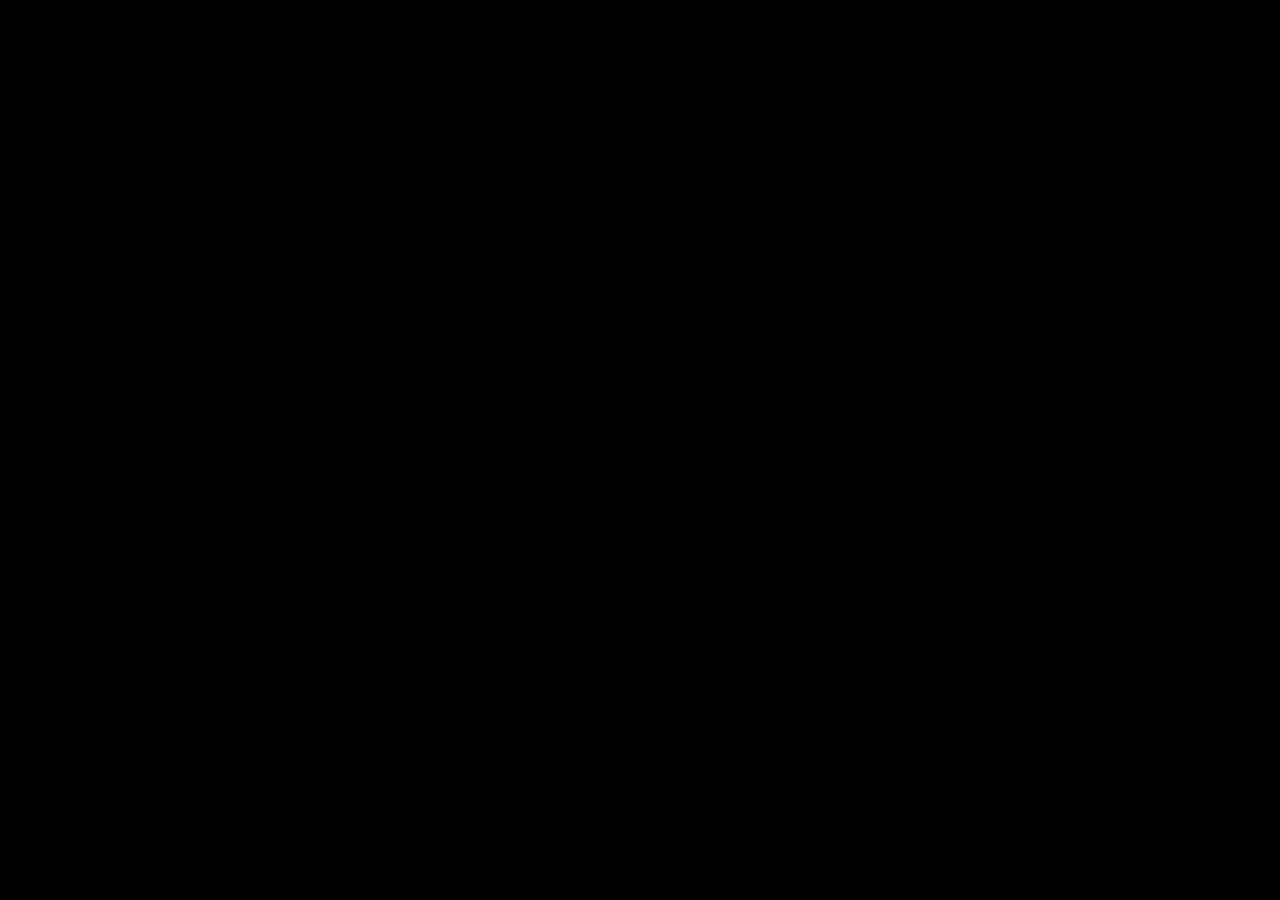
==== index.html @ 41c4eb88 "Deploy: 2025-11-13 08:16:51" ====
<!DOCTYPE html>
<html lang="ko">

<head>
  <!--
    If you are serving your web app in a path other than the root, change the
    href value below to reflect the base path you are serving from.

    The path provided below has to start and end with a slash "/" in order for
    it to work correctly.

    For more details:
    * https://developer.mozilla.org/en-US/docs/Web/HTML/Element/base

    This is a placeholder for base href that will be replaced by the value of
    the `--base-href` argument provided to `flutter build`.
  -->
  <base href="/">

  <meta charset="UTF-8">
  <meta content="IE=Edge" http-equiv="X-UA-Compatible">

  <!-- Primary Meta Tags -->
  <title>YouR Star Inc.</title>
  <meta name="title" content="YouR Star Inc. - We will be your star, until you become a star.">
  <meta name="description" content="Your guiding star lighting the way to personal growth and business excellence">
  <meta name="keywords"
    content="YouR Star, YouR Star Inc, 기술 컨설팅, 디자인, 전략, 비즈니스 성장, 기술 통합, 디자인 전략, 비즈니스 혁신, 스타트업 지원, 기술 디자인, business consulting, technology design, strategy, innovation, growth">
  <meta name="author" content="YouR Star Inc.">
  <meta name="robots" content="index, follow">
  <meta name="language" content="Korean, English">
  <meta name="revisit-after" content="7 days">
  <link rel="canonical" href="https://yourstar.space/">

  <!-- Open Graph / Facebook -->
  <meta property="og:type" content="website">
  <meta property="og:url" content="https://yourstar.space/">
  <meta property="og:title" content="YouR Star Inc. - We will be your star, until you become a star.">
  <meta property="og:description"
    content="Your guiding star lighting the way to personal growth and business excellence">
  <meta property="og:image" content="https://yourstar.space/oglink.png">
  <meta property="og:image:width" content="1200">
  <meta property="og:image:height" content="630">
  <meta property="og:site_name" content="YouR Star Inc.">
  <meta property="og:locale" content="ko_KR">
  <meta property="og:locale:alternate" content="en_US">

  <!-- Twitter -->
  <meta name="twitter:card" content="summary_large_image">
  <meta name="twitter:url" content="https://yourstar.space/">
  <meta name="twitter:title" content="YouR Star Inc. - We will be your star, until you become a star.">
  <meta name="twitter:description"
    content="Your guiding star lighting the way to personal growth and business excellence">
  <meta name="twitter:image" content="https://yourstar.space/oglink.png">

  <!-- Naver -->
  <meta name="naver-site-verification" content="65394a9e92f6232805065a19bd8a579c37176f44" />

  <!-- iOS meta tags & icons -->
  <meta name="mobile-web-app-capable" content="yes">
  <meta name="viewport"
    content="width=device-width, initial-scale=1.0, maximum-scale=1.0, user-scalable=no, viewport-fit=cover">
  <meta name="apple-mobile-web-app-capable" content="yes" />
  <meta name="apple-mobile-web-app-status-bar-style" content="black-translucent" />
  <meta name="apple-mobile-web-app-title" content="YouR Star Inc.">
  <link rel="apple-touch-icon" href="icons/Icon-192.png">
  <meta name="theme-color" content="#000000">

  <!-- Favicon for Google Search -->
  <link rel="icon" href="icons/Icon-192.png" />
  <link rel="shortcut icon" type="image/png" href="favicon.png" />

  <!-- Favicon for Apple Search -->
  <link rel="apple-touch-icon" href="icons/Icon-192.png">
  <link rel="apple-touch-icon-precomposed" href="icons/Icon-192.png">

  <link rel="manifest" href="manifest.json">

  <!-- Structured Data (JSON-LD) -->
  <script type="application/ld+json">
  {
    "@context": "https://schema.org",
    "@type": "Organization",
    "name": "YouR Star Inc.",
    "alternateName": "YouR Star",
    "url": "https://yourstar.space",
    "logo": "https://yourstar.space/icons/Icon-192.png",
    "description": "We guide individuals and businesses to shine through integrated technology, design, and strategy. Helping you connect the Stars of growth and innovation.",
    "slogan": "We will be your star, until you become a star.",
    "email": "info@yourstar.inc",
    "sameAs": [],
    "contactPoint": {
      "@type": "ContactPoint",
      "email": "info@yourstar.inc",
      "contactType": "Customer Service"
    },
    "address": {
      "@type": "PostalAddress",
      "addressCountry": "KR"
    }
  }
  </script>
  <style>
    html,
    body {
      margin: 0;
      padding: 0;
      height: 100%;
      width: 100%;
      background-color: #000000;
      color-scheme: dark;
      overscroll-behavior: none;
    }

    body {
      min-height: 100vh;
    }

    #flt-glass-pane,
    canvas,
    .flutter-view {
      background-color: transparent !important;
    }
  </style>
</head>

<body>
  <script src="flutter_bootstrap.js" async></script>
</body>

</html>
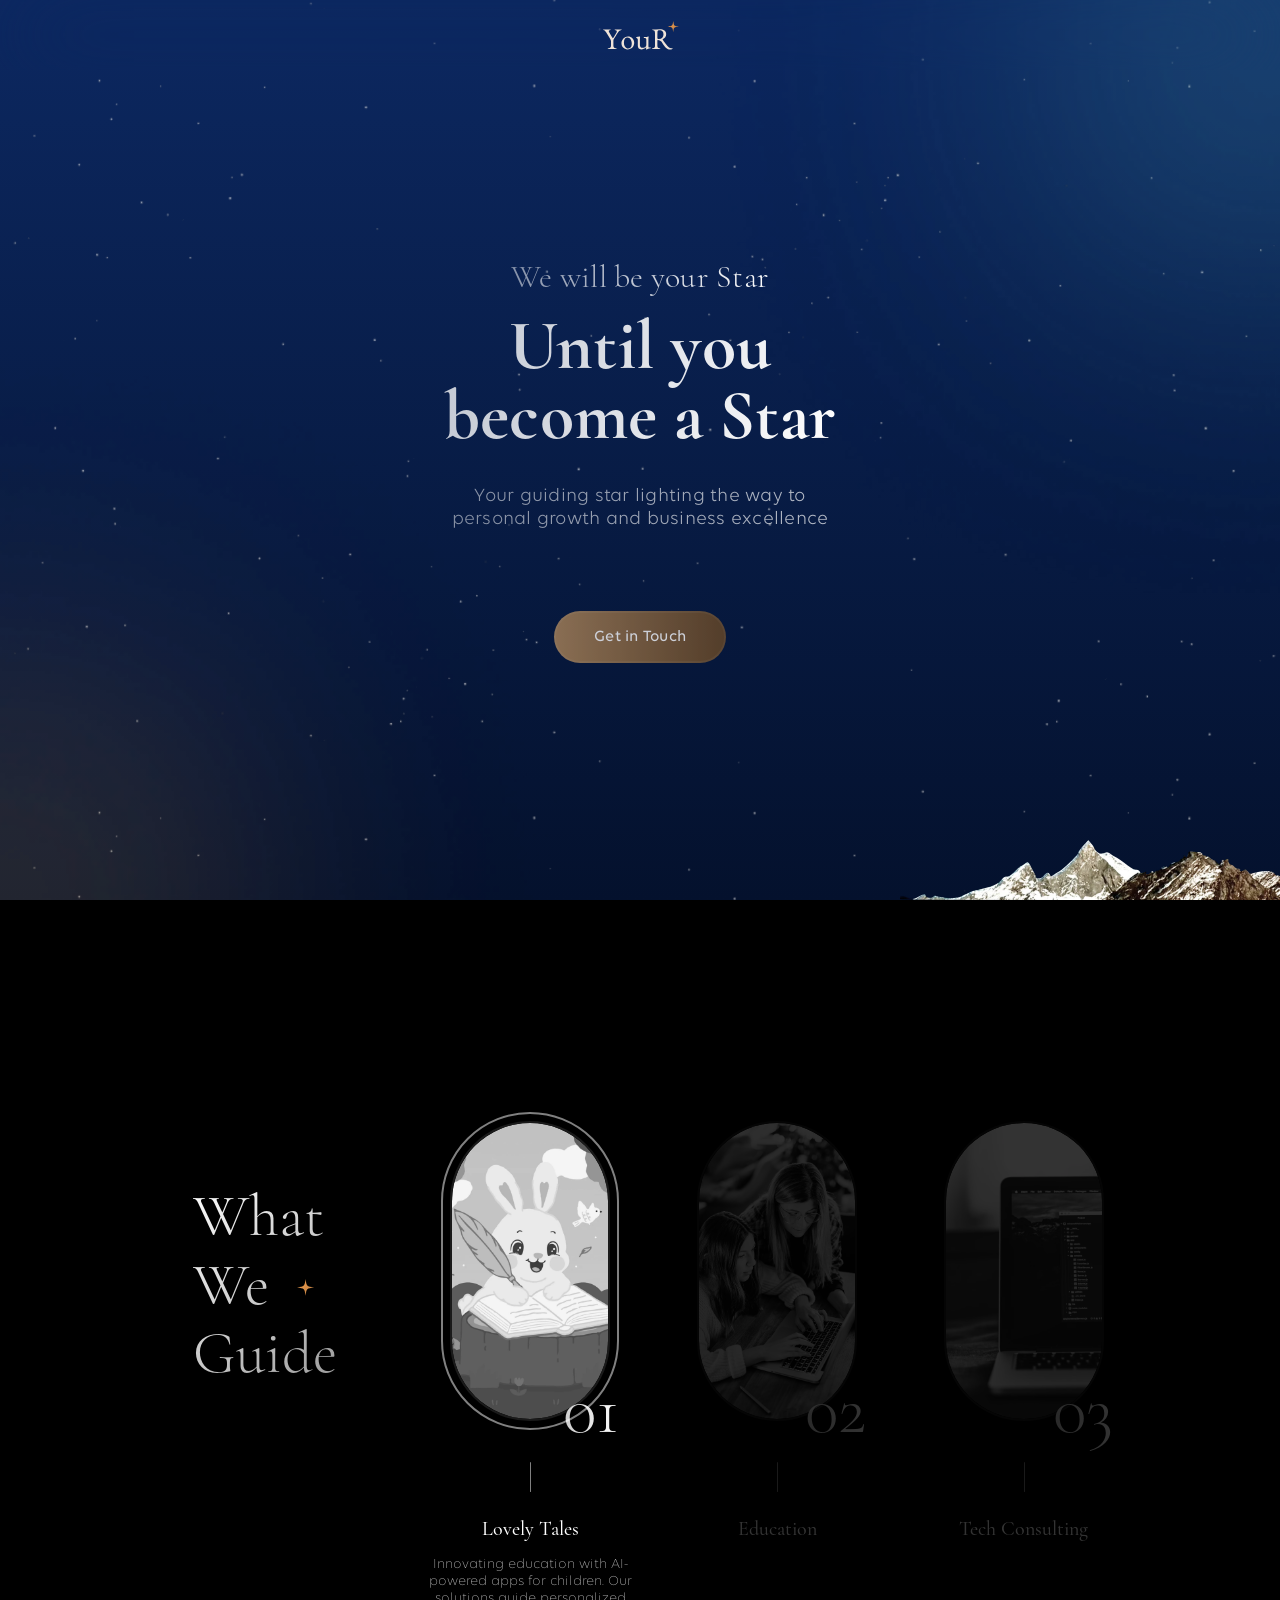
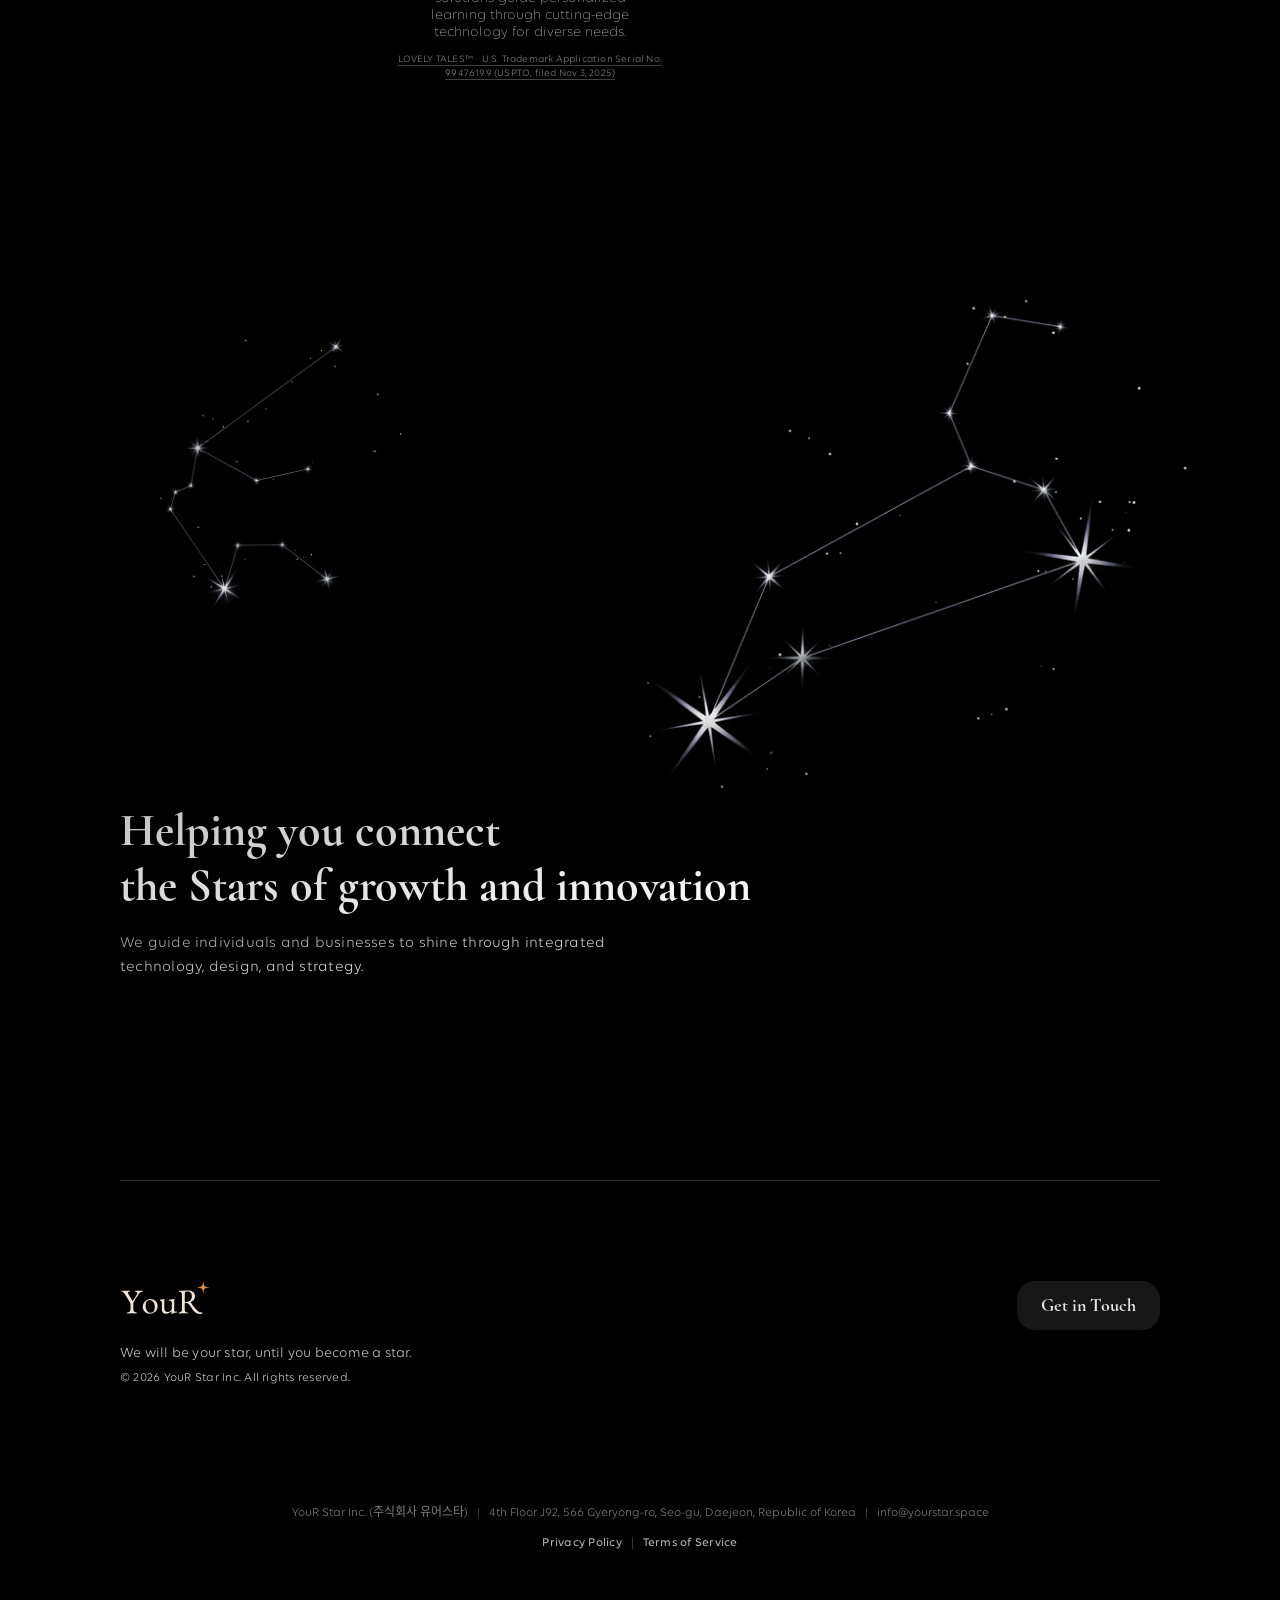
==== commit e4f647ed: "Deploy: 2026-10-13 19:56:15 +0900 static site Replace the Flutter web build with the static HTML sit" ====
--- a/index.html
+++ b/index.html
@@ -1,131 +1,253 @@
-<!DOCTYPE html>
-<html lang="ko">
+<!doctype html>
+<html lang="en">
+<head>
+<meta charset="utf-8">
+<meta name="viewport" content="width=device-width, initial-scale=1">
+<title>YouR Star Inc. | Lovely Tales, Education &amp; Tech Consulting</title>
+<meta name="description" content="YouR Star Inc. is an AI-native company in Daejeon, Korea, founded in 2024, building Lovely Tales—AI-powered personalized storybooks for children.">
+<link rel="canonical" href="https://yourstar.space/">
+<link rel="icon" href="/favicon.ico" sizes="any">
+<meta name="robots" content="index, follow">
+<meta name="google-site-verification" content="TbXJCDvKil3gg4qxs9xhuwimfzXs_EOzLA76V0rXSeQ">
+<meta name="naver-site-verification" content="65394a9e92f6232805065a19bd8a579c37176f44">
+<meta property="og:type" content="website">
+<meta property="og:url" content="https://yourstar.space/">
+<meta property="og:site_name" content="YouR Star Inc.">
+<meta property="og:title" content="YouR Star Inc. | Lovely Tales, Education &amp; Tech Consulting">
+<meta property="og:description" content="YouR Star Inc. is an AI-native company in Daejeon, Korea, founded in 2024, building Lovely Tales—AI-powered personalized storybooks for children.">
+<meta property="og:image" content="https://yourstar.space/oglink.png">
+<meta property="og:image:type" content="image/png">
+<meta property="og:image:width" content="1200">
+<meta property="og:image:height" content="630">
+<meta property="og:image:alt" content="YouR Star Inc. — We will be your star, until you become a star.">
+<meta property="og:locale" content="en_US">
+<meta property="og:locale:alternate" content="ko_KR">
+<meta name="twitter:card" content="summary_large_image">
+<meta name="twitter:title" content="YouR Star Inc. | Lovely Tales, Education &amp; Tech Consulting">
+<meta name="twitter:description" content="YouR Star Inc. is an AI-native company in Daejeon, Korea, founded in 2024, building Lovely Tales—AI-powered personalized storybooks for children.">
+<meta name="twitter:image" content="https://yourstar.space/oglink.png">
+<meta name="twitter:image:alt" content="YouR Star Inc. — We will be your star, until you become a star.">
+<script type="application/ld+json">
+{
+  "@context": "https://schema.org",
+  "@graph": [
+    {
+      "@type": "Organization",
+      "@id": "https://yourstar.space/#organization",
+      "name": "YouR Star Inc.",
+      "legalName": "YouR Star Inc.",
+      "alternateName": ["YouR Star", "주식회사 유어스타", "유어스타"],
+      "url": "https://yourstar.space/",
+      "logo": {
+        "@type": "ImageObject",
+        "url": "https://yourstar.space/icons/Icon-512.png",
+        "width": 512,
+        "height": 512
+      },
+      "image": "https://yourstar.space/oglink.png",
+      "description": "YouR Star Inc. is an AI-native company based in Daejeon, Korea. It builds Lovely Tales, AI-powered personalized storybooks for children, and provides software education and technology consulting.",
+      "slogan": "We will be your star, until you become a star.",
+      "email": "info@yourstar.space",
+      "foundingDate": "2024-12",
+      "founder": [
+        { "@type": "Person", "name": "Isabelle Lee", "jobTitle": "CEO" },
+        { "@type": "Person", "name": "Kibeom Kim", "jobTitle": "CTO" }
+      ],
+      "address": {
+        "@type": "PostalAddress",
+        "streetAddress": "4th Floor J92, 566 Gyeryong-ro, Seo-gu",
+        "addressLocality": "Daejeon",
+        "addressCountry": "KR"
+      },
+      "contactPoint": {
+        "@type": "ContactPoint",
+        "contactType": "customer support",
+        "email": "info@yourstar.space",
+        "availableLanguage": ["English", "Korean"]
+      },
+      "brand": { "@type": "Brand", "name": "Lovely Tales" },
+      "sameAs": ["https://github.com/yourstar-inc"],
+      "knowsAbout": [
+        "Personalized children's storybooks",
+        "Generative AI",
+        "Software education",
+        "AI transformation training",
+        "Technology consulting",
+        "Mobile and web app development"
+      ]
+    },
+    {
+      "@type": "WebSite",
+      "@id": "https://yourstar.space/#website",
+      "url": "https://yourstar.space/",
+      "name": "YouR Star Inc.",
+      "inLanguage": "en",
+      "publisher": { "@id": "https://yourstar.space/#organization" }
+    },
+    {
+      "@type": "WebPage",
+      "@id": "https://yourstar.space/#webpage",
+      "url": "https://yourstar.space/",
+      "name": "YouR Star Inc. | Lovely Tales, Education & Tech Consulting",
+      "description": "YouR Star Inc. is an AI-native company in Daejeon, Korea, founded in 2024, building Lovely Tales—AI-powered personalized storybooks for children.",
+      "inLanguage": "en",
+      "isPartOf": { "@id": "https://yourstar.space/#website" },
+      "about": { "@id": "https://yourstar.space/#organization" },
+      "primaryImageOfPage": {
+        "@type": "ImageObject",
+        "url": "https://yourstar.space/oglink.png",
+        "width": 1200,
+        "height": 630
+      }
+    }
+  ]
+}
+</script>
 
-<head>
-  <!--
-    If you are serving your web app in a path other than the root, change the
-    href value below to reflect the base path you are serving from.
+<meta name="theme-color" content="#000000">
+<link rel="icon" type="image/png" href="/favicon.png">
+<link rel="icon" type="image/png" sizes="32x32" href="/icons/favicon-32.png">
+<link rel="apple-touch-icon" href="/icons/apple-touch-icon.png">
+<link rel="manifest" href="/manifest.json">
+<link rel="preload" as="font" type="font/woff2" href="/assets/fonts/cormorant-garamond-light.woff2" crossorigin>
+<link rel="preload" as="font" type="font/woff2" href="/assets/fonts/cormorant-garamond-bold.woff2" crossorigin>
+<link rel="stylesheet" href="/assets/css/site.css">
+<noscript><style>.ys-page{opacity:1!important}</style></noscript>
+<script>if('serviceWorker' in navigator){navigator.serviceWorker.getRegistrations().then(function(r){r.forEach(function(x){x.unregister();});}).catch(function(){});}</script>
+</head>
+<body data-page="0">
+<div class="bg-root" aria-hidden="true">
+  <div class="bg-gradient"></div>
+  <div class="bg-starfield">
+    <div class="bg-stars bg-stars--a"></div>
+    <div class="bg-stars bg-stars--b"></div>
+  </div>
+  <div class="bg-rich">
+    <div class="bg-rich-set bg-rich-set--a">
+      <div class="bg-rich-q bg-rich-q--tl"></div><div class="bg-rich-q bg-rich-q--tr"></div><div class="bg-rich-q bg-rich-q--bl"></div><div class="bg-rich-q bg-rich-q--br"></div>
+      <div class="bg-rich-m bg-rich-m--top"></div><div class="bg-rich-m bg-rich-m--bottom"></div>
+    </div>
+    <div class="bg-rich-set bg-rich-set--b">
+      <div class="bg-rich-q bg-rich-q--tl"></div><div class="bg-rich-q bg-rich-q--tr"></div><div class="bg-rich-q bg-rich-q--bl"></div><div class="bg-rich-q bg-rich-q--br"></div>
+      <div class="bg-rich-m bg-rich-m--top"></div><div class="bg-rich-m bg-rich-m--bottom"></div>
+    </div>
+  </div>
+  <div class="bg-glow bg-glow--bl"></div>
+  <div class="bg-glow bg-glow--tr"></div>
+</div>
 
-    The path provided below has to start and end with a slash "/" in order for
-    it to work correctly.
-
-    For more details:
-    * https://developer.mozilla.org/en-US/docs/Web/HTML/Element/base
-
-    This is a placeholder for base href that will be replaced by the value of
-    the `--base-href` argument provided to `flutter build`.
-  -->
-  <base href="/">
-
-  <meta charset="UTF-8">
-  <meta content="IE=Edge" http-equiv="X-UA-Compatible">
-
-  <!-- Primary Meta Tags -->
-  <title>YouR Star Inc.</title>
-  <meta name="title" content="YouR Star Inc. - We will be your star, until you become a star.">
-  <meta name="description" content="Your guiding star lighting the way to personal growth and business excellence">
-  <meta name="keywords"
-    content="YouR Star, YouR Star Inc, 기술 컨설팅, 디자인, 전략, 비즈니스 성장, 기술 통합, 디자인 전략, 비즈니스 혁신, 스타트업 지원, 기술 디자인, business consulting, technology design, strategy, innovation, growth">
-  <meta name="author" content="YouR Star Inc.">
-  <meta name="robots" content="index, follow">
-  <meta name="language" content="Korean, English">
-  <meta name="revisit-after" content="7 days">
-  <link rel="canonical" href="https://yourstar.space/">
-
-  <!-- Open Graph / Facebook -->
-  <meta property="og:type" content="website">
-  <meta property="og:url" content="https://yourstar.space/">
-  <meta property="og:title" content="YouR Star Inc. - We will be your star, until you become a star.">
-  <meta property="og:description"
-    content="Your guiding star lighting the way to personal growth and business excellence">
-  <meta property="og:image" content="https://yourstar.space/oglink.png">
-  <meta property="og:image:width" content="1200">
-  <meta property="og:image:height" content="630">
-  <meta property="og:site_name" content="YouR Star Inc.">
-  <meta property="og:locale" content="ko_KR">
-  <meta property="og:locale:alternate" content="en_US">
-
-  <!-- Twitter -->
-  <meta name="twitter:card" content="summary_large_image">
-  <meta name="twitter:url" content="https://yourstar.space/">
-  <meta name="twitter:title" content="YouR Star Inc. - We will be your star, until you become a star.">
-  <meta name="twitter:description"
-    content="Your guiding star lighting the way to personal growth and business excellence">
-  <meta name="twitter:image" content="https://yourstar.space/oglink.png">
-
-  <!-- Naver -->
-  <meta name="naver-site-verification" content="65394a9e92f6232805065a19bd8a579c37176f44" />
-
-  <!-- iOS meta tags & icons -->
-  <meta name="mobile-web-app-capable" content="yes">
-  <meta name="viewport"
-    content="width=device-width, initial-scale=1.0, maximum-scale=1.0, user-scalable=no, viewport-fit=cover">
-  <meta name="apple-mobile-web-app-capable" content="yes" />
-  <meta name="apple-mobile-web-app-status-bar-style" content="black-translucent" />
-  <meta name="apple-mobile-web-app-title" content="YouR Star Inc.">
-  <link rel="apple-touch-icon" href="icons/Icon-192.png">
-  <meta name="theme-color" content="#000000">
-
-  <!-- Favicon for Google Search -->
-  <link rel="icon" href="icons/Icon-192.png" />
-  <link rel="shortcut icon" type="image/png" href="favicon.png" />
-
-  <!-- Favicon for Apple Search -->
-  <link rel="apple-touch-icon" href="icons/Icon-192.png">
-  <link rel="apple-touch-icon-precomposed" href="icons/Icon-192.png">
-
-  <link rel="manifest" href="manifest.json">
-
-  <!-- Structured Data (JSON-LD) -->
-  <script type="application/ld+json">
-  {
-    "@context": "https://schema.org",
-    "@type": "Organization",
-    "name": "YouR Star Inc.",
-    "alternateName": "YouR Star",
-    "url": "https://yourstar.space",
-    "logo": "https://yourstar.space/icons/Icon-192.png",
-    "description": "We guide individuals and businesses to shine through integrated technology, design, and strategy. Helping you connect the Stars of growth and innovation.",
-    "slogan": "We will be your star, until you become a star.",
-    "email": "info@yourstar.inc",
-    "sameAs": [],
-    "contactPoint": {
-      "@type": "ContactPoint",
-      "email": "info@yourstar.inc",
-      "contactType": "Customer Service"
-    },
-    "address": {
-      "@type": "PostalAddress",
-      "addressCountry": "KR"
-    }
-  }
-  </script>
-  <style>
-    html,
-    body {
-      margin: 0;
-      padding: 0;
-      height: 100%;
-      width: 100%;
-      background-color: #000000;
-      color-scheme: dark;
-      overscroll-behavior: none;
-    }
-
-    body {
-      min-height: 100vh;
-    }
-
-    #flt-glass-pane,
-    canvas,
-    .flutter-view {
-      background-color: transparent !important;
-    }
-  </style>
-</head>
-
-<body>
-  <script src="flutter_bootstrap.js" async></script>
+<header class="ys-appbar" id="ys-appbar">
+  <div class="ys-appbar__inner">
+    <a class="ys-appbar__logo" href="/" aria-label="YouR Star Inc. home"><img src="/assets/svgs/logo.svg" alt="" width="77" height="40"></a>
+    <p class="ys-appbar__title" aria-hidden="true">What We<br>Guide</p>
+  </div>
+</header>
+<main id="main"><div class="hero-mountain" aria-hidden="true"><img class="hero-mountain-img" src="/assets/images/mountain-760.webp" srcset="/assets/images/mountain-760.webp 2x, /assets/images/mountain-1140.webp 3x" width="380" height="60" alt="" decoding="async"></div>
+<section class="ys-page" id="hero" data-index="0" aria-labelledby="hero-title">
+  <div class="hero-content">
+    <p class="hero-eyebrow hero-grad">We will be your Star</p>
+    <h1 class="hero-title hero-grad" id="hero-title">Until you<br>become a Star</h1>
+    <p class="hero-subtitle hero-grad">Your guiding star lighting the way to<br>personal growth and business excellence</p>
+    <a class="hero-cta" href="mailto:info@yourstar.space"><span class="hero-cta-pill">Get in Touch</span></a>
+  </div>
+</section>
+<section class="ys-page guide" id="guide" data-index="1" aria-labelledby="guide-title">
+  <div class="guide-inner">
+    <h2 class="guide-title" id="guide-title"><span class="guide-title__text"><span class="guide-title__w">What</span> <span class="guide-title__w">We</span> <span class="guide-title__w">Guide</span></span><img class="guide-title__star" src="/assets/svgs/stella.svg" width="18" height="17" alt="" aria-hidden="true"></h2>
+    <div class="guide-viewport">
+      <div class="guide-track" role="list">
+        <article class="guide-card is-active" role="listitem" data-index="1" tabindex="0" aria-labelledby="guide-card-1-title">
+          <div class="guide-card__media">
+            <span class="guide-card__ring" aria-hidden="true"></span>
+            <picture class="guide-card__pic">
+              <source type="image/webp" srcset="/assets/images/card-lovely-tales-480.webp 480w, /assets/images/card-lovely-tales-782.webp 782w" sizes="(min-width: 768px) 160px, 154px">
+              <img src="/assets/images/card-lovely-tales-480.jpg" srcset="/assets/images/card-lovely-tales-480.jpg 480w, /assets/images/card-lovely-tales-782.jpg 782w" sizes="(min-width: 768px) 160px, 154px" width="480" height="900" alt="Lovely Tales illustration: a smiling bunny writing a story in an open book with a golden quill, on a tree stump in a forest" loading="lazy" decoding="async">
+            </picture>
+            <span class="guide-card__num" aria-hidden="true">01</span>
+          </div>
+          <div class="guide-card__details">
+            <span class="guide-card__line" aria-hidden="true"></span>
+            <h3 class="guide-card__title" id="guide-card-1-title">Lovely Tales</h3>
+            <div class="guide-card__descwrap">
+              <p class="guide-card__desc">Innovating education with AI-powered apps for children. Our solutions guide personalized learning through cutting-edge technology for diverse needs.</p>
+              <p class="guide-card__tm"><a href="https://tsdr.uspto.gov/#caseNumber=99476199&amp;caseType=SERIAL_NO&amp;searchType=statusSearch" target="_blank" rel="noopener">LOVELY TALES™ · U.S. Trademark Application Serial No. 99476199 (USPTO, filed Nov 3, 2025)</a></p>
+            </div>
+          </div>
+        </article>
+        <article class="guide-card" role="listitem" data-index="2" tabindex="0" aria-labelledby="guide-card-2-title">
+          <div class="guide-card__media">
+            <span class="guide-card__ring" aria-hidden="true"></span>
+            <picture class="guide-card__pic">
+              <source type="image/webp" srcset="/assets/images/card-education-480.webp">
+              <img src="/assets/images/card-education-480.jpg" width="480" height="900" alt="A woman and a girl learning together on a laptop, representing YouR Star's software and music-therapy education" loading="lazy" decoding="async">
+            </picture>
+            <span class="guide-card__num" aria-hidden="true">02</span>
+          </div>
+          <div class="guide-card__details">
+            <span class="guide-card__line" aria-hidden="true"></span>
+            <h3 class="guide-card__title" id="guide-card-2-title">Education</h3>
+            <div class="guide-card__descwrap">
+              <p class="guide-card__desc">We guide people to grow and learn. We offer hands-on software education to advance technical excellence and music therapy to support children with developmental disabilities.</p>
+            </div>
+          </div>
+        </article>
+        <article class="guide-card" role="listitem" data-index="3" tabindex="0" aria-labelledby="guide-card-3-title">
+          <div class="guide-card__media">
+            <span class="guide-card__ring" aria-hidden="true"></span>
+            <picture class="guide-card__pic">
+              <source type="image/webp" srcset="/assets/images/card-tech-consulting-480.webp">
+              <img src="/assets/images/card-tech-consulting-480.jpg" width="480" height="900" alt="A laptop showing a code editor, representing YouR Star's app development and tech consulting" loading="lazy" decoding="async">
+            </picture>
+            <span class="guide-card__num" aria-hidden="true">03</span>
+          </div>
+          <div class="guide-card__details">
+            <span class="guide-card__line" aria-hidden="true"></span>
+            <h3 class="guide-card__title" id="guide-card-3-title">Tech Consulting</h3>
+            <div class="guide-card__descwrap">
+              <p class="guide-card__desc">From concept to launch and beyond, we guide your vision to life by crafting user-centric and market-ready apps that drive lasting growth in markets.</p>
+            </div>
+          </div>
+        </article>
+      </div>
+    </div>
+  </div>
+</section>
+<section class="ys-page vf-vision" id="vision" data-index="2" aria-labelledby="vf-vision-title">
+  <div class="vf-zodiacs" aria-hidden="true">
+    <img class="vf-z vf-z1" src="/assets/images/zodiac-1-1024.webp" srcset="/assets/images/zodiac-1-1024.webp 1024w, /assets/images/zodiac-1-2048.webp 2048w" sizes="(min-width: 768px) 40vw, 110vw" width="1024" height="716" alt="" decoding="async">
+    <img class="vf-z vf-z2" src="/assets/images/zodiac-2-1024.webp" srcset="/assets/images/zodiac-2-1024.webp 1024w, /assets/images/zodiac-2-2048.webp 2048w" sizes="(min-width: 768px) 70vw, 165vw" width="1024" height="716" alt="" decoding="async">
+  </div>
+  <div class="vf-vision-inner">
+    <h2 class="vf-vision-title vf-grad" id="vf-vision-title">Helping you connect<br class="vf-br"> the Stars of growth and innovation</h2>
+    <p class="vf-vision-sub">We guide individuals and businesses to shine through integrated<br class="vf-br"> technology, design, and strategy.</p>
+  </div>
+</section>
+<section class="ys-page vf-footer-page" id="footer" data-index="3">
+  <footer class="vf-footer">
+    <div class="vf-divider" aria-hidden="true"></div>
+    <div class="vf-row">
+      <div class="vf-left">
+        <img class="vf-logo" src="/assets/svgs/logo.svg" width="90" height="46" alt="YouR Star">
+        <p class="vf-slogan">We will be your star, until you become a star.</p>
+        <p class="vf-copy">© 2026 YouR Star Inc. All rights reserved.</p>
+        <a class="vf-chip vf-spring" href="mailto:info@yourstar.space">info@yourstar.space</a>
+      </div>
+      <div class="vf-mid" aria-hidden="true"></div>
+      <div class="vf-right">
+        <a class="vf-cta vf-spring" href="mailto:info@yourstar.space">Get in Touch</a>
+      </div>
+    </div>
+    <div class="vf-info">
+      <p class="vf-info-item">YouR Star Inc. (<span lang="ko">주식회사 유어스타</span>)</p>
+      <address class="vf-info-item"><span class="vf-nowrap">4th Floor J92,</span> <span class="vf-nowrap">566 Gyeryong-ro,</span> <span class="vf-nowrap">Seo-gu,</span> <span class="vf-nowrap">Daejeon,</span> <span class="vf-nowrap">Republic of Korea</span></address>
+      <a class="vf-info-item vf-info-mail" href="mailto:info@yourstar.space">info@yourstar.space</a>
+    </div>
+    <nav class="vf-legal" aria-label="Legal">
+      <a class="vf-legal-link vf-spring" href="/privacy-policy/">Privacy Policy</a><span class="vf-legal-sep" aria-hidden="true"></span><a class="vf-legal-link vf-spring" href="/terms-of-service/">Terms of Service</a>
+    </nav>
+  </footer>
+</section>
+</main>
+<script src="/assets/js/site.js" defer></script>
 </body>
-
-</html>+</html>
--- a/assets/css/site.css
+++ b/assets/css/site.css
@@ -0,0 +1,412 @@
+/* ===== base ===== */
+/* Fonts */
+@font-face{font-family:'Volte';src:url('/assets/fonts/Volte-Light.otf') format('opentype');font-weight:300;font-style:normal;font-display:swap}
+@font-face{font-family:'Volte';src:url('/assets/fonts/Volte-Regular.otf') format('opentype');font-weight:400;font-style:normal;font-display:swap}
+@font-face{font-family:'Volte';src:url('/assets/fonts/Volte-Medium.otf') format('opentype');font-weight:500;font-style:normal;font-display:swap}
+@font-face{font-family:'Cormorant Garamond';src:url('/assets/fonts/cormorant-garamond-light.woff2') format('woff2');font-weight:300;font-style:normal;font-display:swap}
+@font-face{font-family:'Cormorant Garamond';src:url('/assets/fonts/cormorant-garamond-medium.woff2') format('woff2');font-weight:500;font-style:normal;font-display:swap}
+@font-face{font-family:'Cormorant Garamond';src:url('/assets/fonts/cormorant-garamond-bold.woff2') format('woff2');font-weight:700;font-style:normal;font-display:swap}
+@font-face{font-family:'Noto Sans KR';src:url('/assets/fonts/noto-sans-kr-regular.woff2') format('woff2');font-weight:400;font-style:normal;font-display:swap}
+
+/* Tokens (lib/core/constant/colors.dart) */
+:root{
+  --ys-primary:#0C2861;
+  --ys-white:#FFFFFF;
+  --ys-white-text:#EFE3D8;
+  --ys-black:#000000;
+  --ys-gray-900:#191F28;--ys-gray-800:#333D4B;--ys-gray-700:#4E5968;--ys-gray-600:#6B7684;--ys-gray-500:#8B95A1;
+  --ys-gray-400:#B0B8C1;--ys-gray-300:#D1D6DB;--ys-gray-200:#E5E8EB;--ys-gray-100:#F2F4F6;--ys-gray-50:#F9FAFB;
+  --ys-gray-40:#797E86;--ys-gray-10:#F2F2F3;
+  --ys-login-indicator:#03EB41;
+  --ys-white-gradient-50:linear-gradient(to bottom right,rgba(255,255,255,.5),#FFFFFF);
+  --ys-white-gradient-60:linear-gradient(to bottom right,rgba(255,255,255,.6),#FFFFFF);
+  --ys-white-gradient-75:linear-gradient(to bottom right,rgba(255,255,255,.75),#FFFFFF);
+  --ys-gradient-machapuchare:linear-gradient(to bottom,#0C2861,#04112D);
+  --ys-gradient-machapuchare-deep:linear-gradient(to bottom,#0F214A,#07132D);
+  --ys-gradient-machapuchare-very-deep:linear-gradient(to bottom,#04112D,#010815);
+  --ys-gradient-guide-mobile:linear-gradient(to bottom,#02143F,#010D27);
+  --ys-gradient-gold:linear-gradient(to right,#AB855A,#674826);
+  --ys-gradient-glass:linear-gradient(to bottom right,rgba(255,255,255,.12),rgba(255,255,255,.05));
+  --ys-ease:cubic-bezier(.4,0,.2,1); /* Flutter Curves.fastOutSlowIn */
+  --ys-page-duration:500ms;
+  --ys-horz-pad:35px; /* context.screenHorzPadding */
+  --ys-z-bg:0;--ys-z-page:1;--ys-z-appbar:10;
+}
+@media (min-width:768px){:root{--ys-horz-pad:50px}}
+@media (min-width:800px){:root{--ys-horz-pad:70px}}
+@media (min-width:1000px){:root{--ys-horz-pad:100px}}
+@media (min-width:1200px){:root{--ys-horz-pad:120px}}
+@media (min-width:1400px){:root{--ys-horz-pad:150px}}
+
+/* Reset */
+*,*::before,*::after{box-sizing:border-box}
+html{-webkit-text-size-adjust:100%;text-size-adjust:100%}
+body,h1,h2,h3,h4,h5,h6,p,figure,blockquote,dl,dd,ul,ol{margin:0}
+ul,ol{padding:0;list-style:none}
+img,svg,video,canvas,picture{display:block;max-width:100%}
+button,input,select,textarea{font:inherit;color:inherit}
+button{background:none;border:0;padding:0;cursor:pointer}
+a{color:inherit;text-decoration:none}
+html,body{background:#000}
+body{min-height:100vh;color:var(--ys-white-text);font-family:'Volte',system-ui,-apple-system,'Noto Sans KR',sans-serif;font-weight:400;line-height:1.2;-webkit-font-smoothing:antialiased;-moz-osx-font-smoothing:grayscale;overflow-x:hidden}
+main{display:block;position:relative;z-index:var(--ys-z-page)}
+
+/* Page system (home_screen.dart _syncCurrentPageWithScroll) */
+.ys-page{position:relative;z-index:var(--ys-z-page);height:100vh;opacity:0;transition:opacity var(--ys-page-duration) var(--ys-ease)}
+.ys-page[data-index="3"]{height:500px}
+.ys-page.is-current,
+body[data-page="0"] .ys-page[data-index="0"],
+body[data-page="1"] .ys-page[data-index="1"],
+body[data-page="2"] .ys-page[data-index="2"],
+body[data-page="3"] .ys-page[data-index="3"]{opacity:1}
+body[data-page="3"] .ys-page:not(.is-current):not([data-index="3"]){opacity:.1}
+
+/* App bar (common_app_bar.dart): pad top 20 / bottom 10, logo 77x40 (mobile 77x35) centred, blur sigma 50 */
+.ys-appbar{position:fixed;top:0;left:0;right:0;z-index:var(--ys-z-appbar);padding:calc(20px + env(safe-area-inset-top,0px)) 0 10px;overflow:hidden;-webkit-backdrop-filter:blur(50px);backdrop-filter:blur(50px)}
+body[data-page="2"] .ys-appbar,body[data-page="3"] .ys-appbar{-webkit-backdrop-filter:none;backdrop-filter:none}
+.ys-appbar__inner{position:relative;height:40px;margin:0 var(--ys-horz-pad);transition:height 300ms var(--ys-ease)}
+.ys-appbar__logo,.ys-appbar__title{position:absolute;top:0;transition:opacity 200ms var(--ys-ease),visibility 0s linear 200ms}
+.ys-appbar__logo{left:50%;width:77px;height:40px;margin-left:-38.5px;display:block;border-radius:4px}
+.ys-appbar__logo img{width:77px;height:100%;object-fit:contain}
+.ys-appbar__title{left:0;font-family:'Cormorant Garamond',serif;font-weight:300;font-size:40px;line-height:46px;color:var(--ys-white-text);white-space:nowrap;opacity:0;visibility:hidden}
+@media (max-width:767.98px){
+  .ys-appbar__inner{height:35px}
+  .ys-appbar__logo{height:35px}
+  body[data-page="1"] .ys-appbar{-webkit-backdrop-filter:none;backdrop-filter:none}
+  body[data-page="1"] .ys-appbar__inner{height:92px}
+  body[data-page="2"] .ys-appbar__inner,body[data-page="3"] .ys-appbar__inner{height:46px}
+  body[data-page="1"] .ys-appbar__logo,body[data-page="2"] .ys-appbar__logo,body[data-page="3"] .ys-appbar__logo{opacity:0;visibility:hidden}
+  body[data-page="1"] .ys-appbar__title{opacity:1;visibility:visible;transition-delay:0s,0s}
+}
+
+/* Utilities & a11y */
+.sr-only{position:absolute!important;width:1px!important;height:1px!important;padding:0!important;margin:-1px!important;overflow:hidden!important;clip:rect(0,0,0,0)!important;white-space:nowrap!important;border:0!important}
+:focus{outline:none}
+:focus-visible{outline:2px solid var(--ys-white-text);outline-offset:3px;border-radius:2px}
+@media (prefers-reduced-motion:reduce){
+  html{scroll-behavior:auto!important}
+  *,*::before,*::after{animation-duration:.01ms!important;animation-iteration-count:1!important;transition-duration:.01ms!important;transition-delay:0s!important}
+}
+
+/* ===== backgrounds ===== */
+/* Fixed decorative background stack (home_screen.dart _buildBody). Desktop = min-width 768px. */
+@property --bg-top { syntax: '<color>'; inherits: false; initial-value: #0C2861; }
+@property --bg-bottom { syntax: '<color>'; inherits: false; initial-value: #04112D; }
+.bg-root { position: fixed; inset: 0; z-index: 0; overflow: hidden; pointer-events: none; --bg-ease: cubic-bezier(.4, 0, .2, 1); --bg-stars-op: .5; --bg-rich-op: .8; }
+.bg-root > div { position: absolute; }
+/* per-page gradient: machapuchare (0, 2), veryDeep (1; mobile variant), deep (3) */
+.bg-gradient { inset: 0; --bg-top: #0C2861; --bg-bottom: #04112D; background: linear-gradient(to bottom, var(--bg-top), var(--bg-bottom)); transition: --bg-top 1000ms var(--bg-ease), --bg-bottom 1000ms var(--bg-ease); }
+body[data-page="1"] .bg-gradient { --bg-top: #04112D; --bg-bottom: #010815; }
+body[data-page="3"] .bg-gradient { --bg-top: #0F214A; --bg-bottom: #07132D; }
+/* plain stars: BoxFit.contain + ImageRepeat.repeat, centred; mirrored copy alternates every 3s */
+.bg-starfield, .bg-rich { inset: 0; transition: opacity 1000ms var(--bg-ease); }
+.bg-stars, .bg-rich-set { position: absolute; inset: 0; opacity: 0; transition: opacity 1000ms var(--bg-ease); }
+.bg-stars { background: url(/assets/images/stars-2880.webp) center / contain repeat }
+.bg-stars--b { transform: scaleX(-1); }
+.bg-stars--a, .bg-root--alt .bg-stars--b { opacity: var(--bg-stars-op); }
+.bg-root--alt .bg-stars--a { opacity: 0; }
+body[data-page="2"] .bg-starfield { opacity: 0; }
+/* rich stella (zodiac page): 4 quadrants on desktop, 2 halves on mobile, BoxFit.cover */
+.bg-rich { opacity: 0; }
+body[data-page="2"] .bg-rich { opacity: var(--bg-rich-op); }
+.bg-rich-set--a, .bg-root--alt .bg-rich-set--b { opacity: 1; }
+.bg-root--alt .bg-rich-set--a { opacity: 0; }
+.bg-rich-q, .bg-rich-m { position: absolute; background: url(/assets/images/stars-2880.webp) center / cover repeat }
+.bg-rich-q { width: 50%; height: calc(50% - 100px); }
+.bg-rich-q--tl { left: 0; top: 0; }
+.bg-rich-q--tr { right: 0; top: 0; }
+.bg-rich-q--bl { left: 0; bottom: 200px; }
+.bg-rich-q--br { right: 0; bottom: 200px; }
+.bg-rich-set--a .bg-rich-q--bl { transform: scaleY(-1); }
+.bg-rich-set--a .bg-rich-q--br { transform: scaleX(-1); }
+.bg-rich-set--b .bg-rich-q--tl, .bg-rich-set--b .bg-rich-q--tr { transform: scaleX(-1); }
+.bg-rich-set--b .bg-rich-q--br { transform: scale(-1, -1); }
+.bg-rich-m { display: none; left: 0; width: 100%; height: calc((100% - 265px) / 2); }
+.bg-rich-m--top { top: 0; }
+.bg-rich-m--bottom { top: calc((100% - 265px) / 2); }
+.bg-rich-set--a .bg-rich-m--top { transform: scaleY(-1); }
+.bg-rich-set--a .bg-rich-m--bottom { transform: scaleX(-1); }
+/* glows */
+.bg-glow { background-repeat: no-repeat; background-size: contain; }
+.bg-glow--bl { left: 0; bottom: 0; width: 620px; height: 620px; background-image: url(/assets/images/glow-bottom-left.webp); background-position: left bottom; }
+.bg-glow--tr { top: 0; right: 0; width: 620px; height: 620px; background-image: url(/assets/images/glow-top-right.webp); background-position: right top; transition: width 1000ms var(--bg-ease), height 1000ms var(--bg-ease); }
+body[data-page="1"] .bg-glow--tr { width: 800px; height: 800px; }
+@media (max-width: 767.98px) {
+  .bg-root { --bg-stars-op: .8; --bg-rich-op: 1; }
+  body[data-page="1"] .bg-gradient { --bg-top: #02143F; --bg-bottom: #010D27; }
+  .bg-rich-q { display: none; }
+  .bg-rich-m { display: block; }
+  .bg-glow--bl { width: 270px; height: 270px; }
+  .bg-glow--tr, body[data-page="1"] .bg-glow--tr { width: 300px; height: 300px; }
+}
+@media (prefers-reduced-motion: reduce) {
+  .bg-root *, .bg-gradient { transition: none !important; }
+}
+/* Flutter samples the big star texture without mipmaps (crisp, sparse stars); mimic it wherever the texture is downscaled. */
+@media (max-width: 767.98px), (max-resolution: 1.5dppx) {
+  .bg-stars, .bg-rich-q, .bg-rich-m { image-rendering: pixelated; }
+}
+
+/* ===== hero ===== */
+/* Hero (Flutter HomeScreenPage1). Mobile-first; desktop = min-width 768px.
+   Font sizes follow Flutter's global textScaler = clamp(vh/788, .8, 1) -> clamp(.8*px, px*100/788 vh, px).
+   ResponsiveBox gaps = px * min(1, vh/788) -> min(px, px*100/788 vh). letter-spacing .25px compensates CanvasKit's wider advances. */
+#hero { position: relative; overflow: visible; min-height: 100vh; min-height: 100svh; }
+.hero-mountain {
+  /* Fixed layer outside the section: pinned to the viewport bottom-right (Flutter translates it by scrollOffset),
+     so only the scroll-linked opacity from hero.js applies - no section fade, no per-frame transform, no transition. */
+  position: fixed; right: 0; bottom: 0; width: 380px; height: 60px; z-index: 1;
+  pointer-events: none; opacity: 1; transition: none; will-change: opacity;
+}
+.hero-mountain-img { display: block; width: 380px; height: 60px; object-fit: contain; object-position: right bottom; }
+.hero-content {
+  position: absolute; left: 0; right: 0; bottom: 0; top: 0;
+  display: flex; flex-direction: column; align-items: center; justify-content: center;
+  text-align: center; z-index: 1;
+}
+.hero-grad {
+  margin: 0; width: -webkit-fit-content; width: fit-content; max-width: none;
+  color: transparent; -webkit-text-fill-color: transparent;
+  -webkit-background-clip: text; background-clip: text;
+  text-rendering: optimizeLegibility;
+}
+.hero-eyebrow {
+  font-family: 'Cormorant Garamond', serif; font-weight: 300;
+  font-size: clamp(19.2px, 3.0457vh, 24px); line-height: 1.25; letter-spacing: .25px; white-space: nowrap;
+  background-image: linear-gradient(var(--hero-ga, 100deg), rgba(255,255,255,.5) 0%, #fff 100%);
+}
+.hero-title {
+  font-family: 'Cormorant Garamond', serif; font-weight: 700;
+  font-size: clamp(41.6px, 6.599vh, 52px); line-height: 1.03846; letter-spacing: .25px; white-space: nowrap;
+  margin-top: min(14px, 1.7766vh);
+  background-image: linear-gradient(var(--hero-ga, 110deg), rgba(255,255,255,.75) 0%, #fff 100%);
+}
+.hero-subtitle {
+  font-family: 'Volte', sans-serif; font-weight: 400;
+  font-size: clamp(12px, 1.9036vh, 15px); line-height: 1.2; letter-spacing: .25px; white-space: nowrap;
+  margin-top: min(30px, 3.8071vh);
+  background-image: linear-gradient(var(--hero-ga, 98deg), rgba(255,255,255,.5) 0%, rgba(255,255,255,.7) 100%);
+}
+.hero-cta {
+  display: block; margin-top: min(120px, 15.2284vh);
+  text-decoration: none; -webkit-tap-highlight-color: transparent; outline-offset: 4px;
+  transition: opacity 240ms cubic-bezier(.55,.055,.675,.19), transform 240ms cubic-bezier(.55,.055,.675,.19);
+}
+.hero-cta-pill {
+  display: block; box-sizing: content-box;
+  padding: 15px 38px; border: 2px solid rgba(255,255,255,.05); border-radius: 1000px;
+  background: linear-gradient(90deg, #AB855A 0%, #674826 100%); background-origin: border-box;
+  font-family: 'Volte', sans-serif; font-weight: 500; font-size: clamp(12.8px, 2.0305vh, 16px); line-height: 1.125; letter-spacing: .25px;
+  color: #fff; white-space: nowrap;
+  transition: transform 300ms cubic-bezier(.4,0,.2,1);
+}
+.hero-cta:active .hero-cta-pill { transform: scale(.96); }
+@media (min-width: 768px) {
+  .hero-content { top: 20px; }
+  .hero-eyebrow { font-size: clamp(25.6px, 4.0609vh, 32px); }
+  .hero-title { font-size: clamp(56px, 8.8832vh, 70px); line-height: 1; }
+  .hero-subtitle { font-size: clamp(15.2px, 2.4112vh, 19px); margin-top: min(35px, 4.4416vh); }
+  .hero-cta { margin-top: min(80px, 10.1523vh); opacity: .8; cursor: pointer; }
+  .hero-cta:hover, .hero-cta:focus-visible {
+    opacity: 1; transform: scale(1.02);
+    transition: opacity 300ms cubic-bezier(.215,.61,.355,1), transform 300ms cubic-bezier(.215,.61,.355,1);
+  }
+}
+@media (prefers-reduced-motion: reduce) {
+  .hero-cta, .hero-cta-pill, .hero-cta:hover { transition: none; }
+}
+
+/* ===== guide ===== */
+/* guide — "What We Guide" (Flutter HomeScreenPage2) */
+.guide{--g-ease:cubic-bezier(.4,0,.2,1);--g-pad-l:150px;--g-title-fs:70px;--g-star-r:28px;--g-gap:70px;--g-img-w:160px;--g-img-h:300px;--g-out:9px;--g-num-fs:80px;--g-num-b:-30px;--g-ttl-fs:22px;--g-sp:16px;--g-desc-fs:14px;--g-descw:min(270px,19.2857vw);--g-col:max(calc(var(--g-img-w) + var(--g-out) * 2),var(--g-descw));position:relative;height:100vh;color:#fff}
+@media (min-width:1200px) and (max-width:1399.98px){.guide{--g-pad-l:120px;--g-title-fs:60px;--g-star-r:22px;--g-num-fs:70px;--g-num-b:-22px;--g-ttl-fs:20px;--g-sp:14px}}
+@media (min-width:1000px) and (max-width:1199.98px){.guide{--g-pad-l:100px;--g-title-fs:60px;--g-star-r:22px;--g-gap:60px;--g-img-w:120px;--g-img-h:230px;--g-out:8px;--g-num-fs:70px;--g-num-b:-30px;--g-ttl-fs:20px;--g-sp:14px;--g-desc-fs:13px}}
+@media (min-width:800px) and (max-width:999.98px){.guide{--g-pad-l:70px;--g-title-fs:50px;--g-star-r:18px;--g-gap:60px;--g-img-w:120px;--g-img-h:230px;--g-out:8px;--g-num-fs:60px;--g-num-b:-22px;--g-ttl-fs:16px;--g-sp:12px;--g-desc-fs:13px}}
+@media (min-width:768px) and (max-width:799.98px){.guide{--g-pad-l:50px;--g-title-fs:45px;--g-star-r:16px;--g-gap:50px;--g-img-w:100px;--g-img-h:190px;--g-out:6px;--g-num-fs:50px;--g-num-b:-20px;--g-ttl-fs:14px;--g-sp:10px;--g-desc-fs:12px}}
+
+.guide-inner{box-sizing:border-box;height:100%;display:flex;align-items:center;justify-content:center;padding:70px calc(var(--g-pad-l) / 2) 0 var(--g-pad-l)}
+.guide-title{position:relative;margin:0 var(--g-gap) 200px 0;flex:none;font:300 var(--g-title-fs)/calc(80 / 70) 'Cormorant Garamond',serif;letter-spacing:0}
+.guide-title__text{display:block;background:linear-gradient(135deg,#fff 0%,rgba(255,255,255,.6) 100%);-webkit-background-clip:text;background-clip:text;color:transparent;-webkit-text-fill-color:transparent}
+.guide-title__w{display:block}
+.guide-title__star{position:absolute;right:var(--g-star-r);top:50%;margin-top:calc(2px - 8.5px);width:18px;height:17px}
+
+.guide-viewport{flex:none}
+.guide-track{display:flex;align-items:flex-start}
+.guide-card{position:relative;flex:none;width:var(--g-col);display:flex;flex-direction:column;align-items:center;opacity:.2;cursor:pointer;outline:none;transition:opacity .3s var(--g-ease),transform .3s var(--g-ease);-webkit-tap-highlight-color:transparent}
+.guide-card.is-active{opacity:1}
+.guide-card:hover{transform:scale(1.02)}
+.guide-card:focus-visible .guide-card__ring{box-shadow:0 0 0 2px rgba(243,159,79,.7)}
+.guide-card__media{position:relative;width:calc(var(--g-img-w) + var(--g-out) * 2);height:calc(var(--g-img-h) + var(--g-out) * 2);display:flex;align-items:center;justify-content:center;flex:none}
+.guide-card__ring{position:absolute;inset:0;border-radius:1000px;border:2px solid rgba(255,255,255,0);transition:border-color .3s var(--g-ease)}
+.guide-card.is-active .guide-card__ring{border-color:rgba(255,255,255,.5)}
+.guide-card__pic{display:block;box-sizing:border-box;width:var(--g-img-w);height:var(--g-img-h);border-radius:1000px;border:2px solid rgba(255,255,255,.1);overflow:hidden}
+.guide-card__pic img{display:block;width:100%;height:100%;object-fit:cover;border-radius:1000px}
+.guide-card__num{position:absolute;right:0;bottom:var(--g-num-b);font:300 var(--g-num-fs)/calc(85 / 70) 'Cormorant Garamond',serif;white-space:nowrap;background:linear-gradient(90deg,rgba(255,255,255,.8),#fff);-webkit-background-clip:text;background-clip:text;color:transparent;-webkit-text-fill-color:transparent;transition:opacity .5s var(--g-ease)}
+.guide-card__details{display:flex;flex-direction:column;align-items:center;width:100%;transition:opacity .5s var(--g-ease)}
+.guide-card__line{display:block;width:.5px;height:30px;margin-top:32px;border-radius:1000px;background:rgba(255,255,255,.5)}
+.guide-card__title{margin:25px 0 0;font:500 var(--g-ttl-fs)/calc(22 / 18) 'Cormorant Garamond',serif;color:#fff;text-align:center}
+.guide-card__descwrap{position:relative;width:var(--g-descw);max-width:100%;margin-top:var(--g-sp);opacity:0;transition:opacity .5s var(--g-ease)}
+.guide-card.is-active .guide-card__descwrap{opacity:1}
+.guide-card__desc{margin:0;font:300 var(--g-desc-fs)/calc(17 / 14) 'Volte',sans-serif;color:rgba(255,255,255,.8);text-align:center}
+.guide-card__tm{position:absolute;left:-10px;right:-10px;top:100%;margin:12px 0 0;font:400 10px/1.4 'Volte',sans-serif;letter-spacing:.02em;color:rgba(255,255,255,.5);text-align:center}
+.guide-card__tm a{color:inherit;text-decoration:none;border-bottom:.5px solid rgba(255,255,255,.25);transition:color .2s,border-color .2s}
+.guide-card__tm a:hover,.guide-card__tm a:focus-visible{color:rgba(255,255,255,.85);border-color:rgba(255,255,255,.6)}
+.guide-card:not(.is-active) .guide-card__tm a{pointer-events:none}
+.guide-card--clone{display:none}
+
+/* ---------- mobile: carousel_slider (height 540, item slot 205px, enlargeFactor .3, infinite) ---------- */
+@media (max-width:767.98px){
+  .guide-inner{display:block;padding:0;position:relative}
+  .guide-title{position:absolute;width:1px;height:1px;margin:-1px;padding:0;overflow:hidden;clip:rect(0 0 0 0);clip-path:inset(50%);white-space:nowrap;border:0}
+  .guide-viewport{position:absolute;left:0;right:0;top:50%;height:540px;margin-top:calc(22px - 270px)}
+  .guide-track{box-sizing:content-box;height:540px;padding-bottom:70px!important;align-items:center;overflow-x:auto;overflow-y:hidden;scroll-snap-type:x mandatory;scrollbar-width:none;padding:0 calc(50% - 102.5px);overscroll-behavior-x:contain}
+  .guide-track::-webkit-scrollbar{display:none}
+  .guide-card{width:205px;opacity:.2;scroll-snap-align:center;transform:scale(var(--g-s,.7));transition:opacity .3s var(--g-ease)}
+  .guide-card:hover{transform:scale(var(--g-s,.7))}
+  .guide-card.is-active{opacity:1}
+  .guide-card--clone{display:flex}
+  .guide-card__media{width:170px;height:302px}
+  .guide-card__ring{border-width:.5px}
+  .guide-card.is-active .guide-card__ring{border-color:rgba(255,255,255,.3)}
+  .guide-card__pic{width:154px;height:286px;border-width:1px}
+  .guide-card__num{bottom:-16px;font-size:60px;line-height:calc(73 / 60)}
+  .guide-card:not(.is-active) .guide-card__num,.guide-card:not(.is-active) .guide-card__details{opacity:0}
+  .guide-card__line{height:20px;margin-top:30px}
+  .guide-card__title{margin-top:30px;font-size:24px;line-height:calc(30 / 24);white-space:nowrap}
+  .guide-card__descwrap{width:205px;max-width:none;margin-top:11px}
+  .guide-card__desc{font-weight:400;font-size:9px;line-height:calc(18 / 13)}
+  .guide-card.is-active .guide-card__desc{font-size:13px}
+  .guide-card__tm{left:-25px;right:-25px;margin-top:12px}
+}
+@media (prefers-reduced-motion:reduce){.guide-card,.guide-card *{transition:none!important}.guide-track{scroll-behavior:auto}}
+
+/* ===== vision_footer ===== */
+/* vision (page 2) + footer (page 3) — mirrors home_screen_page3/4.dart */
+#vision, #footer {
+  --vf-pad: 150px; --vf-t: 52px; --vf-gap: 20px; --vf-s: 16px; --vf-slh: 1.2; --vf-bottom: 140px;
+  --vf-slogan: 14px; --vf-small: 12px; --vf-cta: 18px;
+  --vf-top: 80px; --vf-after-div: 100px; --vf-logo-gap: 20px;
+}
+@media (min-width: 1200px) and (max-width: 1399.98px) { #vision, #footer { --vf-pad: 120px; --vf-t: 46px; --vf-gap: 18px; --vf-s: 15px; --vf-slh: 1.6; --vf-bottom: 120px; } }
+@media (min-width: 1000px) and (max-width: 1199.98px) { #vision, #footer { --vf-pad: 100px; --vf-t: 46px; --vf-gap: 18px; --vf-s: 15px; --vf-slh: 1.6; --vf-bottom: 120px; --vf-slogan: 13px; --vf-small: 11px; --vf-cta: 17px; } }
+@media (min-width: 800px) and (max-width: 999.98px) { #vision, #footer { --vf-pad: 70px; --vf-t: 42px; --vf-gap: 16px; --vf-s: 15px; --vf-slh: 1.6; --vf-bottom: 100px; --vf-slogan: 13px; --vf-small: 11px; --vf-cta: 17px; } }
+@media (min-width: 768px) and (max-width: 799.98px) { #vision, #footer { --vf-pad: 50px; --vf-t: 36px; --vf-gap: 14px; --vf-s: 14px; --vf-slh: 1.2857; --vf-bottom: 90px; --vf-slogan: 12px; --vf-small: 10px; --vf-cta: 16px; } }
+@media (max-width: 767.98px) { #vision, #footer { --vf-pad: 35px; --vf-t: 32px; --vf-gap: 16px; --vf-s: 16px; --vf-slh: 1.25; --vf-bottom: 35px; --vf-slogan: 14px; --vf-small: 12px; --vf-top: 40px; --vf-after-div: 70px; --vf-logo-gap: 16px; } }
+
+.vf-grad, .vf-vision-sub {
+  -webkit-background-clip: text; background-clip: text; color: transparent; -webkit-text-fill-color: transparent;
+}
+.vf-grad { background-image: linear-gradient(to bottom right, rgba(255,255,255,.75), #fff); }
+
+/* ---------- vision ---------- */
+.vf-vision { position: relative; }
+.vf-vision-inner {
+  position: absolute; left: var(--vf-pad); right: var(--vf-pad); bottom: 0;
+  padding-bottom: var(--vf-bottom); display: flex; flex-direction: column; align-items: flex-start;
+}
+.vf-vision-title {
+  margin: 0; font-family: 'Cormorant Garamond', serif; font-weight: 700;
+  font-size: var(--vf-t); line-height: calc(63 / 52); letter-spacing: 0; max-width: 100%;
+}
+.vf-vision-sub {
+  margin: var(--vf-gap) 0 0; font-family: 'Volte', 'Noto Sans KR', sans-serif; font-weight: 400;
+  font-size: var(--vf-s); line-height: var(--vf-slh); max-width: 100%;
+  background-image: linear-gradient(to bottom right, rgba(255,255,255,.6), #fff);
+}
+@media (max-width: 767.98px) {
+  .vf-br { display: none; }
+  .vf-vision-inner { align-items: stretch; }
+  .vf-vision-title { line-height: 1.25; }
+}
+
+/* ---------- footer ---------- */
+.vf-footer {
+  box-sizing: border-box; height: 100%; min-height: 500px; padding: var(--vf-top) var(--vf-pad) 50px;
+  display: flex; flex-direction: column; font-family: 'Volte', 'Noto Sans KR', sans-serif;
+}
+.vf-footer p, .vf-footer address { margin: 0; font-style: normal; }
+.vf-divider { width: 100%; height: .5px; background: rgba(255,255,255,.2); flex: none; }
+.vf-row { display: flex; justify-content: space-between; align-items: flex-start; gap: 0 40px; margin-top: var(--vf-after-div); }
+@media (min-width: 800px) and (max-width: 999.98px) { .vf-row { column-gap: 30px; } }
+@media (min-width: 768px) and (max-width: 799.98px) { .vf-row { column-gap: 20px; } }
+.vf-right { width: min(300px, 21.4286vw); flex: none; }
+/* client request (intentional deviation from Flutter's 300px-capped column): left column sizes to its content,
+   so slogan and (c) stay on one line whenever there is room; it only shrinks (and wraps) when space truly runs out */
+.vf-left { width: auto; flex: 0 1 auto; min-width: 0; }
+.vf-mid { flex: 1 1 auto; }
+.vf-left { display: flex; flex-direction: column; align-items: flex-start; padding-bottom: 20px; }
+.vf-logo { display: block; width: 90px; height: auto; }
+.vf-copy, .vf-legal-link { letter-spacing: .02em; }
+.vf-slogan { letter-spacing: .015em; }
+.vf-vision-sub { letter-spacing: .015em; }
+.vf-slogan { margin-top: var(--vf-logo-gap) !important; color: rgba(255,255,255,.8); font-weight: 400; font-size: var(--vf-slogan); line-height: calc(14 / 12); }
+.vf-copy { margin-top: 9px !important; color: rgba(255,255,255,.8); font-weight: 400; font-size: var(--vf-small); line-height: 1.2; }
+.vf-right { display: flex; justify-content: flex-end; }
+.vf-spring { display: inline-block; text-decoration: none; opacity: .7; transition: transform .3s cubic-bezier(.4,0,.2,1), opacity .3s cubic-bezier(.4,0,.2,1); }
+.vf-spring:hover, .vf-spring:focus-visible { opacity: 1; transform: scale(1.02); }
+.vf-spring:active { transform: scale(.96); transition-duration: .1s; }
+.vf-cta {
+  padding: 12px 24px; border-radius: 18px; background: rgba(255,255,255,.1); color: #fff; opacity: .9;
+  font-family: 'Cormorant Garamond', serif; font-weight: 700; font-size: var(--vf-cta); line-height: 1.39; white-space: nowrap;
+}
+.vf-chip { display: none; }
+
+/* company info (client request): muted small row above the legal links */
+.vf-info {
+  margin-top: auto; padding-top: 24px; margin-bottom: 14px;
+  display: flex; flex-wrap: wrap; justify-content: center; align-items: center; column-gap: 21px; row-gap: 2px;
+  color: rgba(255,255,255,.5); font-size: var(--vf-small); line-height: 1.5; font-weight: 400; text-align: center;
+}
+.vf-info-item { position: relative; }
+.vf-info-item + .vf-info-item::before {
+  content: ""; position: absolute; left: -11px; top: 50%; width: 1px; height: 10px; margin-top: -5px; background: rgba(255,255,255,.2);
+}
+.vf-info-mail { color: inherit; text-decoration: none; transition: color .3s; }
+.vf-info-mail:hover, .vf-info-mail:focus-visible { color: #fff; }
+
+.vf-legal { display: flex; justify-content: center; align-items: center; flex: none; }
+.vf-legal-link { color: #fff; font-weight: 500; font-size: var(--vf-small); line-height: 1.2; }
+.vf-legal-sep { width: 1px; height: 12px; margin: 0 10px; background: rgba(255,255,255,.2); }
+
+@media (max-width: 767.98px) {
+  .vf-row { gap: 0; }
+  .vf-mid, .vf-right { display: none; }
+  .vf-left { width: auto; padding-bottom: 0; }
+  .vf-chip {
+    display: inline-block; margin-top: 30px; transform: translateX(-4px); padding: 8px 18px; border-radius: 18px;
+    background: rgba(255,255,255,.1); color: #fff; font-weight: 500; font-size: 12px; line-height: 1.34; letter-spacing: .02em;
+  }
+  .vf-chip:hover, .vf-chip:focus-visible { transform: translateX(-4px) scale(1.02); }
+  .vf-chip:active { transform: translateX(-4px) scale(.96); }
+  .vf-info { flex-direction: column; row-gap: 0; padding-top: 20px; margin-bottom: 16px; }
+  .vf-info-item + .vf-info-item::before { display: none; }
+  .vf-info-item { text-wrap: balance; }
+}
+@media (prefers-reduced-motion: reduce) {
+  .vf-spring, .vf-info-mail { transition: none; }
+  .vf-spring:hover, .vf-spring:active { transform: none; }
+}
+@media (min-width: 768px) and (max-width: 999.98px) {
+  .vf-info-mail { flex-basis: 100%; }
+  .vf-info-mail::before { display: none; }
+}
+/* zodiac constellations (home_screen_page3.dart _buildZodiacs / _buildZodiacsMobile) */
+.vf-zodiacs { position: absolute; inset: 0; overflow: hidden; pointer-events: none; }
+.vf-z { position: absolute; display: block; max-width: none; object-fit: cover; object-position: center; }
+@media (min-width: 768px) {
+  /* Row: Expanded(flex 2) | Expanded(flex 3) */
+  .vf-z1 { /* column 40%: ResponsiveBox(height 100) then image, height H/2 - that, aspect kept, centred */
+    top: min(100px, 12.69vh); left: 20%; transform: translateX(-50%);
+    height: calc(50vh - min(100px, 12.69vh));
+    width: min(40vw, calc((50vh - min(100px, 12.69vh)) * 1.4302));
+  }
+  .vf-z2 { top: 0; left: 40%; width: 60%; height: calc(100vh - 200px); }
+}
+@media (max-width: 767.98px) {
+  /* Stack translated (0,-30); Image(w500,h300) & Image(w650,h450) clamped to viewport width */
+  .vf-zodiacs { inset: -30px 0 auto 0; height: calc(100% + 30px); }
+  .vf-z1 { top: 0; left: 50%; width: min(500px, 100%); height: 300px; transform: translateX(calc(-50% - 80px)); }
+  .vf-z2 { top: 100px; left: 50%; width: min(650px, 100%); height: 450px; transform: translateX(calc(-50% + 20px)); }
+}
+
+.vf-nowrap { white-space: nowrap; }
